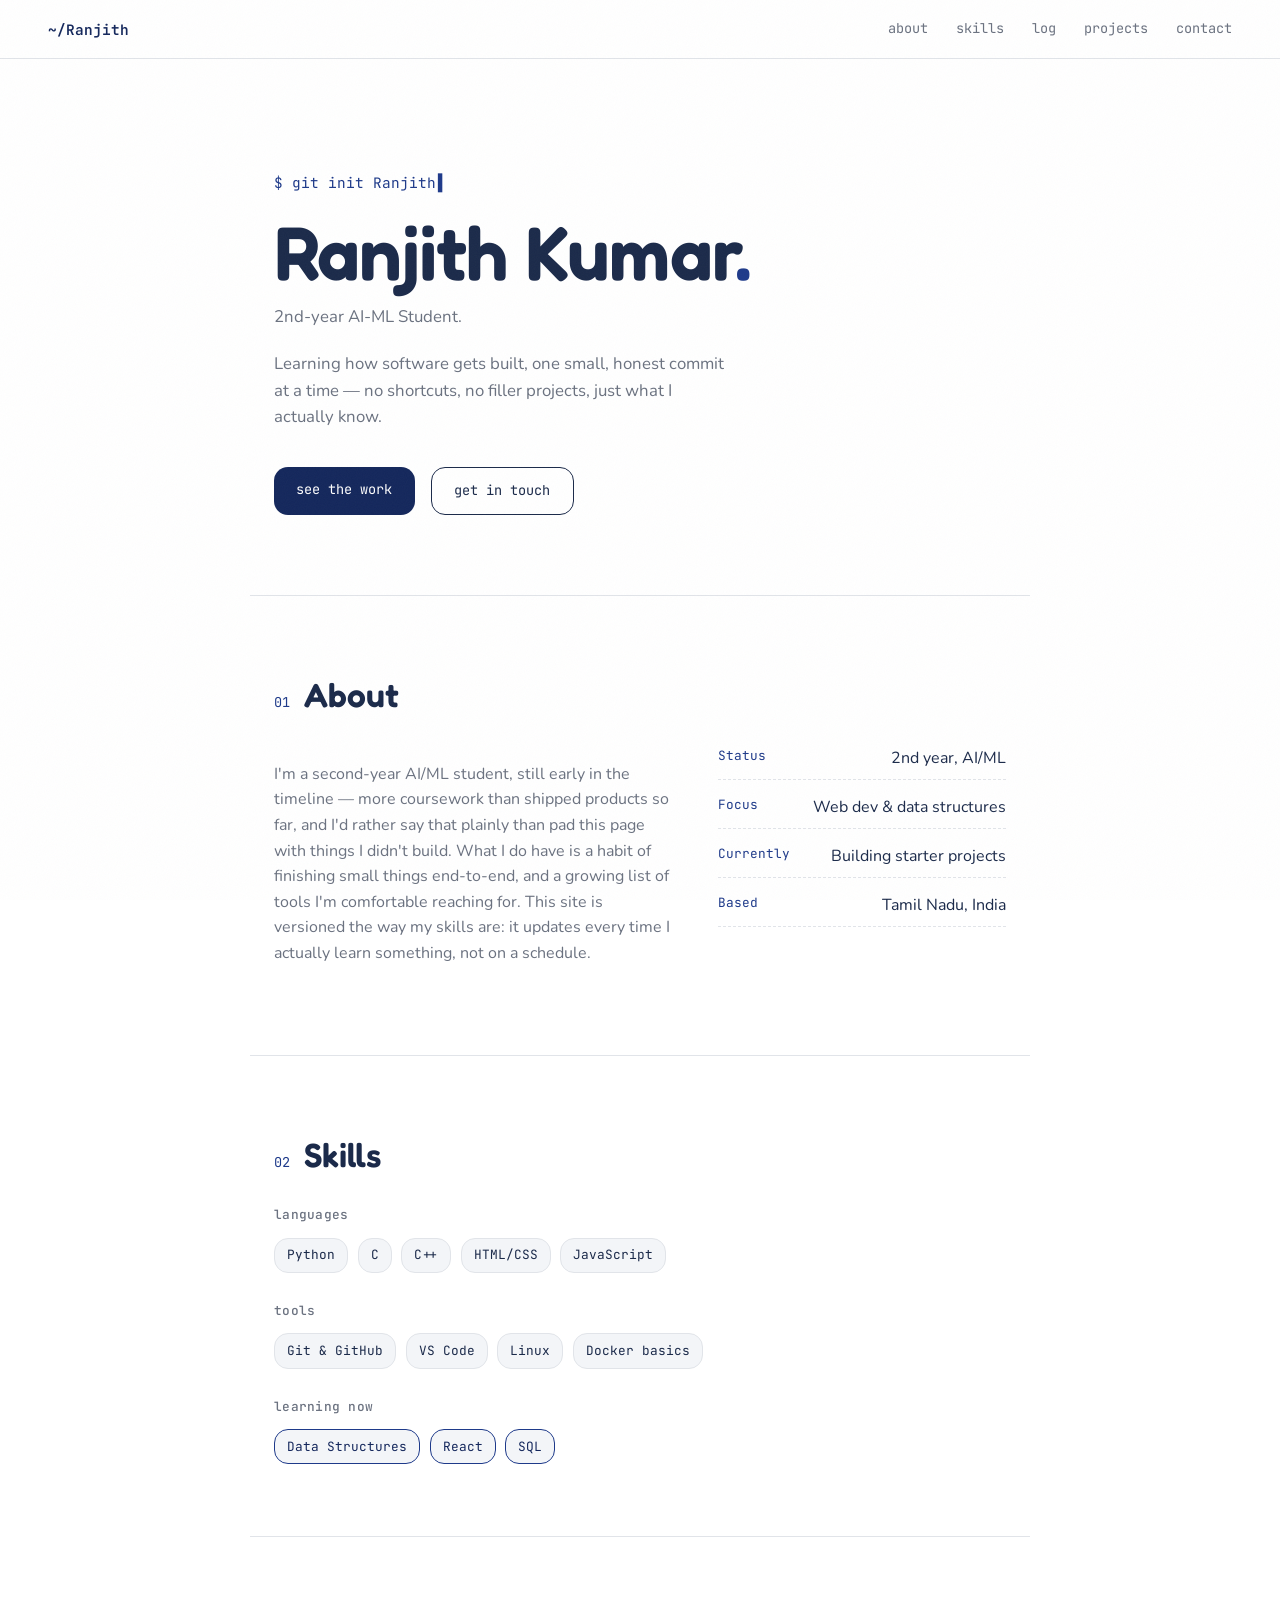
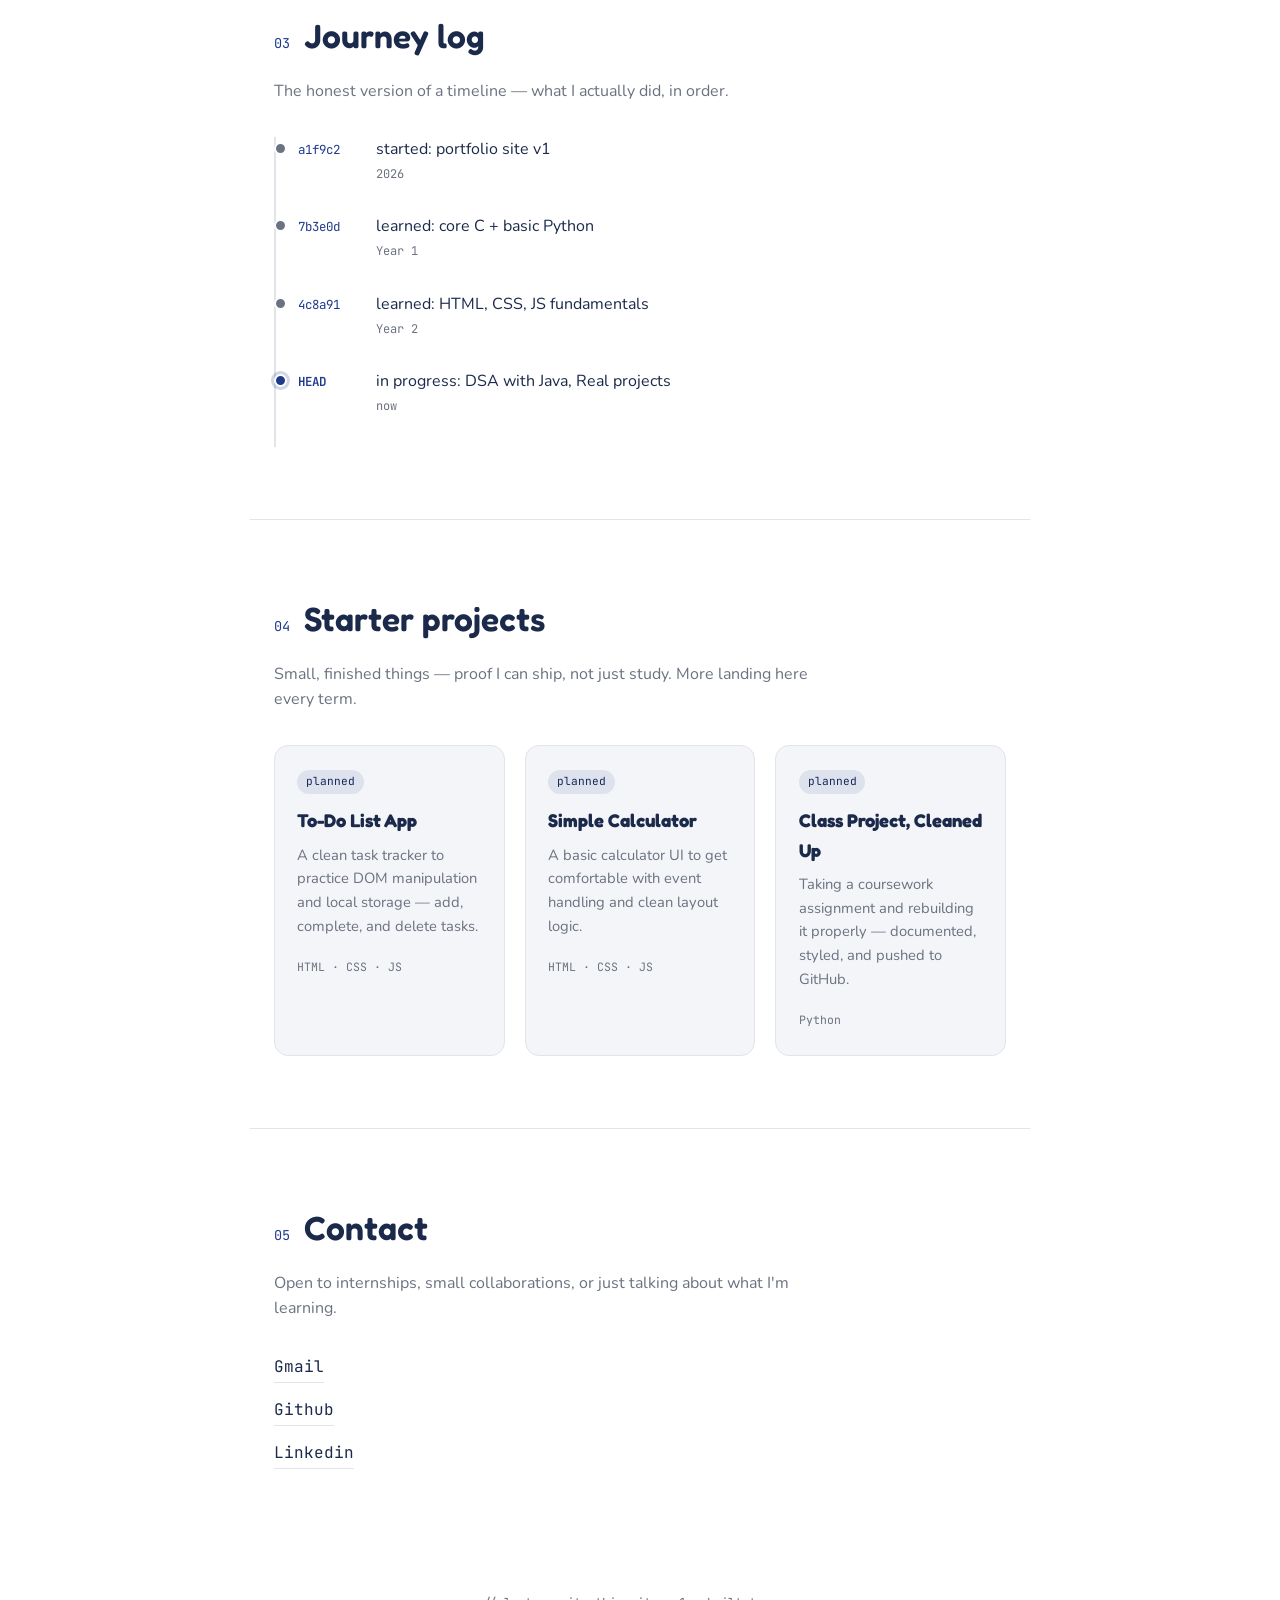
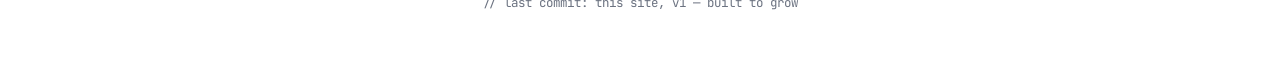
==== ranjith.html @ 2c340120 "first commit: portfolio v1" ====
<!DOCTYPE html>
<html lang="en">
<head>
<meta charset="UTF-8">
<meta name="viewport" content="width=device-width, initial-scale=1.0">
<title>Ranjith Portfolio</title>
<meta name="description" content="Portfolio of a second-year Computer Science / IT student — building skills and projects one commit at a time.">
<link rel="preconnect" href="https://fonts.googleapis.com">
<link rel="preconnect" href="https://fonts.gstatic.com" crossorigin>
<link href="https://fonts.googleapis.com/css2?family=Fredoka:wght@400;500;600;700&family=Nunito:wght@400;500;600;700&family=JetBrains+Mono:wght@400;500;600&display=swap" rel="stylesheet">
<link rel="stylesheet" href="ranjith.css">
</head>
<body>

<div class="grain"></div>

<header class="topbar">
  <a href="#top" class="brand">~/Ranjith</a>
  <nav class="topnav">
    <a href="#about">about</a>
    <a href="#skills">skills</a>
    <a href="#log">log</a>
    <a href="#projects">projects</a>
    <a href="#contact">contact</a>
  </nav>
  <button class="navtoggle" id="navToggle" aria-label="Toggle menu" aria-expanded="false">
    <span></span><span></span><span></span>
  </button>
</header>

<div class="mobilemenu" id="mobileMenu">
  <a href="#about">about</a>
  <a href="#skills">skills</a>
  <a href="#log">log</a>
  <a href="#projects">projects</a>
  <a href="#contact">contact</a>
</div>

<main>

  <!-- HERO -->
  <section class="hero" id="top">
    <p class="mono hero-eyebrow">$ git init Ranjith<span class="cursor">▌</span></p>
    <h1 class="hero-title">Ranjith Kumar<span class="dot">.</span></h1>
    <p class="hero-role">2nd-year AI-ML Student.</p>
    <p class="hero-tagline">Learning how software gets built, one small, honest commit at a time — no shortcuts, no filler projects, just what I actually know.</p>
    <div class="hero-links">
      <a href="#projects" class="btn btn-solid">see the work</a>
      <a href="#contact" class="btn btn-ghost">get in touch</a>
    </div>
  </section>

  <!-- ABOUT -->
  <section class="section" id="about">
    <div class="section-head">
      <span class="mono tag">01</span>
      <h2>About</h2>
    </div>
    <div class="about-grid">
      <p class="about-text">
        I'm a second-year AI/ML student, still early in the timeline — more coursework than shipped
        products so far, and I'd rather say that plainly than pad this page with things I didn't build.
        What I do have is a habit of finishing small things end‑to‑end, and a growing list of tools
        I'm comfortable reaching for. This site is versioned the way my skills are: it updates every
        time I actually learn something, not on a schedule.
      </p>
      <dl class="about-facts">
        <div><dt>Status</dt><dd>2nd year, AI/ML</dd></div>
        <div><dt>Focus</dt><dd>Web dev &amp; data structures</dd></div>
        <div><dt>Currently</dt><dd>Building starter projects</dd></div>
        <div><dt>Based</dt><dd>Tamil Nadu, India</dd></div>
      </dl>
    </div>
  </section>

  <!-- SKILLS -->
  <section class="section" id="skills">
    <div class="section-head">
      <span class="mono tag">02</span>
      <h2>Skills</h2>
    </div>
    <div class="skill-groups">
      <div class="skill-group">
        <h3 class="mono">languages</h3>
        <div class="chips">
          <span class="chip">Python</span>
          <span class="chip">C</span>
          <span class="chip">C++</span>
          <span class="chip">HTML/CSS</span>
          <span class="chip">JavaScript</span>
        </div>
      </div>
      <div class="skill-group">
        <h3 class="mono">tools</h3>
        <div class="chips">
          <span class="chip">Git &amp; GitHub</span>
          <span class="chip">VS Code</span>
          <span class="chip">Linux</span>
          <span class="chip">Docker basics</span>
        </div>
      </div>
      <div class="skill-group">
        <h3 class="mono">learning now</h3>
        <div class="chips">
          <span class="chip chip-learning">Data Structures</span>
          <span class="chip chip-learning">React</span>
          <span class="chip chip-learning">SQL</span>
        </div>
      </div>
    </div>
  </section>

  <!-- COMMIT LOG / JOURNEY -->
  <section class="section" id="log">
    <div class="section-head">
      <span class="mono tag">03</span>
      <h2>Journey log</h2>
    </div>
    <p class="section-intro">The honest version of a timeline — what I actually did, in order.</p>

    <ol class="commitlog">
      <li class="commit">
        <span class="commit-hash mono">a1f9c2</span>
        <div class="commit-body">
          <p class="commit-msg">started: portfolio site v1</p>
          <p class="commit-date mono">2026</p>
        </div>
      </li>
      <li class="commit">
        <span class="commit-hash mono">7b3e0d</span>
        <div class="commit-body">
          <p class="commit-msg">learned: core C + basic Python</p>
          <p class="commit-date mono">Year 1</p>
        </div>
      </li>
      <li class="commit">
        <span class="commit-hash mono">4c8a91</span>
        <div class="commit-body">
          <p class="commit-msg">learned: HTML, CSS, JS fundamentals</p>
          <p class="commit-date mono">Year 2</p>
        </div>
      </li>
      <li class="commit commit-current">
        <span class="commit-hash mono">HEAD</span>
        <div class="commit-body">
          <p class="commit-msg">in progress: DSA with Java, Real projects</p>
          <p class="commit-date mono">now</p>
        </div>
      </li>
    </ol>
  </section>

  <!-- PROJECTS -->
  <section class="section" id="projects">
    <div class="section-head">
      <span class="mono tag">04</span>
      <h2>Starter projects</h2>
    </div>
    <p class="section-intro">Small, finished things — proof I can ship, not just study. More landing here every term.</p>

    <div class="project-grid">
      <article class="project-card">
        <span class="mono project-status">planned</span>
        <h3>To-Do List App</h3>
        <p>A clean task tracker to practice DOM manipulation and local storage — add, complete, and delete tasks.</p>
        <span class="project-stack mono">HTML · CSS · JS</span>
      </article>
      <article class="project-card">
        <span class="mono project-status">planned</span>
        <h3>Simple Calculator</h3>
        <p>A basic calculator UI to get comfortable with event handling and clean layout logic.</p>
        <span class="project-stack mono">HTML · CSS · JS</span>
      </article>
      <article class="project-card">
        <span class="mono project-status">planned</span>
        <h3>Class Project, Cleaned Up</h3>
        <p>Taking a coursework assignment and rebuilding it properly — documented, styled, and pushed to GitHub.</p>
        <span class="project-stack mono">Python</span>
      </article>
    </div>
  </section>

  <!-- CONTACT -->
  <section class="section section-contact" id="contact">
    <div class="section-head">
      <span class="mono tag">05</span>
      <h2>Contact</h2>
    </div>
    <p class="section-intro">Open to internships, small collaborations, or just talking about what I'm learning.</p>
    <div class="contact-links">
      <a href="mailto:ranjithkumar.tech5@gmail.com" class="contact-link">Gmail</a>
      <a href="https://github.com/Ranjithuhh" target="_blank" rel="noopener" class="contact-link">Github</a>
      <a href="https://www.linkedin.com/in/ranjith-kumar5/" target="_blank" rel="noopener" class="contact-link">Linkedin</a>
    </div>
  </section>

</main>

<footer class="footer">
  <p class="mono">// last commit: this site, v1 — built to grow</p>
</footer>

<script src="ranjith.js"></script>
</body>
</html>
---- ranjith.css ----
:root {
  --paper: #FFFFFF;
  --paper-raised: #F3F5F8;
  --ink: #1B2A4A;
  --ink-soft: #6B7280;
  --line: #E1E4E9;
  --teal: #1E3A8A;
  --teal-deep: #14275C;
  --amber: #1E3A8A;
  --radius: 14px;
  --display: "Fredoka", sans-serif;
  --body: "Nunito", sans-serif;
  --mono: "JetBrains Mono", monospace;
  --maxw: 780px;
}

* { box-sizing: border-box; }

@media (prefers-reduced-motion: no-preference) {
  html { scroll-behavior: smooth; }
}

body {
  margin: 0;
  background: var(--paper);
  color: var(--ink);
  font-family: var(--body);
  line-height: 1.6;
  -webkit-font-smoothing: antialiased;
}

.mono { font-family: var(--mono); }

a { color: inherit; }

.grain {
  position: fixed;
  inset: 0;
  pointer-events: none;
  z-index: 50;
  opacity: 0.035;
  background-image: url("data:image/svg+xml,%3Csvg xmlns='http://www.w3.org/2000/svg' width='120' height='120'%3E%3Cfilter id='n'%3E%3CfeTurbulence type='fractalNoise' baseFrequency='0.9' numOctaves='2' stitchTiles='stitch'/%3E%3C/filter%3E%3Crect width='100%25' height='100%25' filter='url(%23n)'/%3E%3C/svg%3E");
}

/* ---- Top bar ---- */
.topbar {
  position: sticky;
  top: 0;
  z-index: 40;
  display: flex;
  align-items: center;
  justify-content: space-between;
  padding: 1.1rem clamp(1.25rem, 5vw, 3rem);
  background: rgba(255, 255, 255, 0.86);
  backdrop-filter: blur(6px);
  border-bottom: 1px solid var(--line);
}

.brand {
  font-family: var(--mono);
  font-size: 0.9rem;
  text-decoration: none;
  color: var(--teal-deep);
  font-weight: 600;
}

.topnav {
  display: flex;
  gap: 1.75rem;
}

.topnav a {
  text-decoration: none;
  font-family: var(--mono);
  font-size: 0.85rem;
  color: var(--ink-soft);
  transition: color 0.15s ease;
}

.topnav a:hover { color: var(--teal); }

.navtoggle {
  display: none;
  flex-direction: column;
  gap: 5px;
  background: none;
  border: none;
  cursor: pointer;
  padding: 0.4rem;
}

.navtoggle span {
  width: 22px;
  height: 2px;
  background: var(--ink);
}

.mobilemenu {
  display: none;
  flex-direction: column;
  background: var(--paper-raised);
  border-bottom: 1px solid var(--line);
  padding: 0.5rem clamp(1.25rem, 5vw, 3rem) 1rem;
}

.mobilemenu a {
  text-decoration: none;
  font-family: var(--mono);
  color: var(--ink-soft);
  padding: 0.6rem 0;
  border-bottom: 1px dashed var(--line);
}

.mobilemenu.open { display: flex; }

@media (max-width: 720px) {
  .topnav { display: none; }
  .navtoggle { display: flex; }
}

/* ---- Hero ---- */
.hero {
  max-width: var(--maxw);
  margin: 0 auto;
  padding: clamp(4rem, 12vw, 7rem) 1.5rem clamp(3rem, 8vw, 5rem);
}

.hero-eyebrow {
  color: var(--teal);
  font-size: 0.9rem;
  margin: 0 0 1.25rem;
}

.cursor {
  display: inline-block;
  margin-left: 2px;
  animation: blink 1.1s steps(1) infinite;
  color: var(--teal);
}

@keyframes blink { 50% { opacity: 0; } }

.hero-title {
  font-family: var(--display);
  font-weight: 600;
  font-size: clamp(2.75rem, 8vw, 4.75rem);
  line-height: 1.02;
  margin: 0 0 0.75rem;
  letter-spacing: -0.01em;
}

.hero-title .dot { color: var(--amber); }

.hero-role {
  font-size: 1.05rem;
  color: var(--ink-soft);
  margin: 0 0 1.25rem;
}

.hero-tagline {
  max-width: 46ch;
  font-size: 1.05rem;
  color: var(--ink-soft);
  margin: 0 0 2.25rem;
}

.hero-links { display: flex; gap: 1rem; flex-wrap: wrap; }

.btn {
  display: inline-block;
  text-decoration: none;
  font-family: var(--mono);
  font-size: 0.85rem;
  padding: 0.75rem 1.4rem;
  border-radius: var(--radius);
  transition: transform 0.15s ease, background 0.15s ease;
}

.btn:hover { transform: translateY(-1px); }

.btn-solid {
  background: var(--teal-deep);
  color: var(--paper);
}

.btn-solid:hover { background: var(--teal); }

.btn-ghost {
  border: 1px solid var(--ink);
  color: var(--ink);
}

.btn-ghost:hover { background: var(--ink); color: var(--paper); }

/* ---- Sections ---- */
.section {
  max-width: var(--maxw);
  margin: 0 auto;
  padding: clamp(3rem, 8vw, 4.5rem) 1.5rem;
  border-top: 1px solid var(--line);
  opacity: 0;
  transform: translateY(14px);
  transition: opacity 0.6s ease, transform 0.6s ease;
}

.section.revealed { opacity: 1; transform: translateY(0); }

.section-head {
  display: flex;
  align-items: baseline;
  gap: 0.9rem;
  margin-bottom: 1.5rem;
}

.section-head .tag {
  color: var(--amber);
  font-size: 0.85rem;
}

.section-head h2 {
  font-family: var(--display);
  font-weight: 600;
  font-size: clamp(1.6rem, 4vw, 2.1rem);
  margin: 0;
}

.section-intro {
  color: var(--ink-soft);
  max-width: 55ch;
  margin: -0.5rem 0 2rem;
}

/* ---- About ---- */
.about-grid {
  display: grid;
  grid-template-columns: 1.4fr 1fr;
  gap: 2.5rem;
}

.about-text {
  color: var(--ink-soft);
  max-width: 52ch;
}

.about-facts {
  margin: 0;
  display: grid;
  gap: 0.9rem;
  align-content: start;
}

.about-facts div {
  display: flex;
  justify-content: space-between;
  border-bottom: 1px dashed var(--line);
  padding-bottom: 0.5rem;
  gap: 1rem;
}

.about-facts dt {
  font-family: var(--mono);
  font-size: 0.8rem;
  color: var(--teal);
}

.about-facts dd { margin: 0; text-align: right; }

@media (max-width: 640px) {
  .about-grid { grid-template-columns: 1fr; }
}

/* ---- Skills ---- */
.skill-groups {
  display: grid;
  gap: 1.75rem;
}

.skill-group h3 {
  font-size: 0.8rem;
  color: var(--ink-soft);
  font-weight: 500;
  margin: 0 0 0.75rem;
  letter-spacing: 0.02em;
}

.chips {
  display: flex;
  flex-wrap: wrap;
  gap: 0.6rem;
}

.chip {
  font-family: var(--mono);
  font-size: 0.8rem;
  padding: 0.4rem 0.75rem;
  background: var(--paper-raised);
  border: 1px solid var(--line);
  border-radius: var(--radius);
}

.chip-learning {
  border-color: var(--teal);
  color: var(--teal-deep);
}

/* ---- Commit log ---- */
.commitlog {
  list-style: none;
  margin: 0;
  padding: 0 0 0 1.4rem;
  border-left: 2px solid var(--line);
}

.commit {
  position: relative;
  display: flex;
  gap: 1.25rem;
  padding-bottom: 1.9rem;
  align-items: baseline;
}

.commit::before {
  content: "";
  position: absolute;
  left: -1.55rem;
  top: 0.3rem;
  width: 9px;
  height: 9px;
  border-radius: 50%;
  background: var(--ink-soft);
  border: 2px solid var(--paper);
}

.commit-current::before {
  background: var(--amber);
  box-shadow: 0 0 0 3px rgba(30, 58, 138, 0.2);
}

.commit-hash {
  font-size: 0.78rem;
  color: var(--teal);
  min-width: 3.6rem;
}

.commit-current .commit-hash { color: var(--amber); font-weight: 600; }

.commit-msg { margin: 0; }

.commit-date {
  font-size: 0.75rem;
  color: var(--ink-soft);
  margin: 0.15rem 0 0;
}

/* ---- Projects ---- */
.project-grid {
  display: grid;
  grid-template-columns: repeat(auto-fit, minmax(210px, 1fr));
  gap: 1.25rem;
}

.project-card {
  background: var(--paper-raised);
  border: 1px solid var(--line);
  border-radius: var(--radius);
  padding: 1.4rem;
  transition: transform 0.15s ease, box-shadow 0.15s ease;
}

.project-card:hover {
  transform: translateY(-3px);
  box-shadow: 0 8px 20px rgba(27, 42, 74, 0.1);
}

.project-status {
  display: inline-block;
  font-size: 0.7rem;
  color: var(--teal-deep);
  background: rgba(30, 58, 138, 0.1);
  padding: 0.2rem 0.55rem;
  border-radius: 20px;
  margin-bottom: 0.75rem;
}

.project-card h3 {
  font-family: var(--display);
  font-size: 1.15rem;
  margin: 0 0 0.5rem;
}

.project-card p {
  color: var(--ink-soft);
  font-size: 0.92rem;
  margin: 0 0 1rem;
}

.project-stack {
  font-size: 0.72rem;
  color: var(--ink-soft);
}

/* ---- Contact ---- */
.contact-links {
  display: flex;
  flex-direction: column;
  gap: 0.9rem;
  align-items: flex-start;
}

.contact-link {
  font-family: var(--mono);
  font-size: 1rem;
  text-decoration: none;
  border-bottom: 1px solid var(--line);
  padding-bottom: 2px;
  transition: border-color 0.15s ease, color 0.15s ease;
}

.contact-link:hover {
  color: var(--teal-deep);
  border-color: var(--teal-deep);
}

/* ---- Footer ---- */
.footer {
  text-align: center;
  padding: 2.5rem 1.5rem 3rem;
  color: var(--ink-soft);
  font-size: 0.78rem;
}
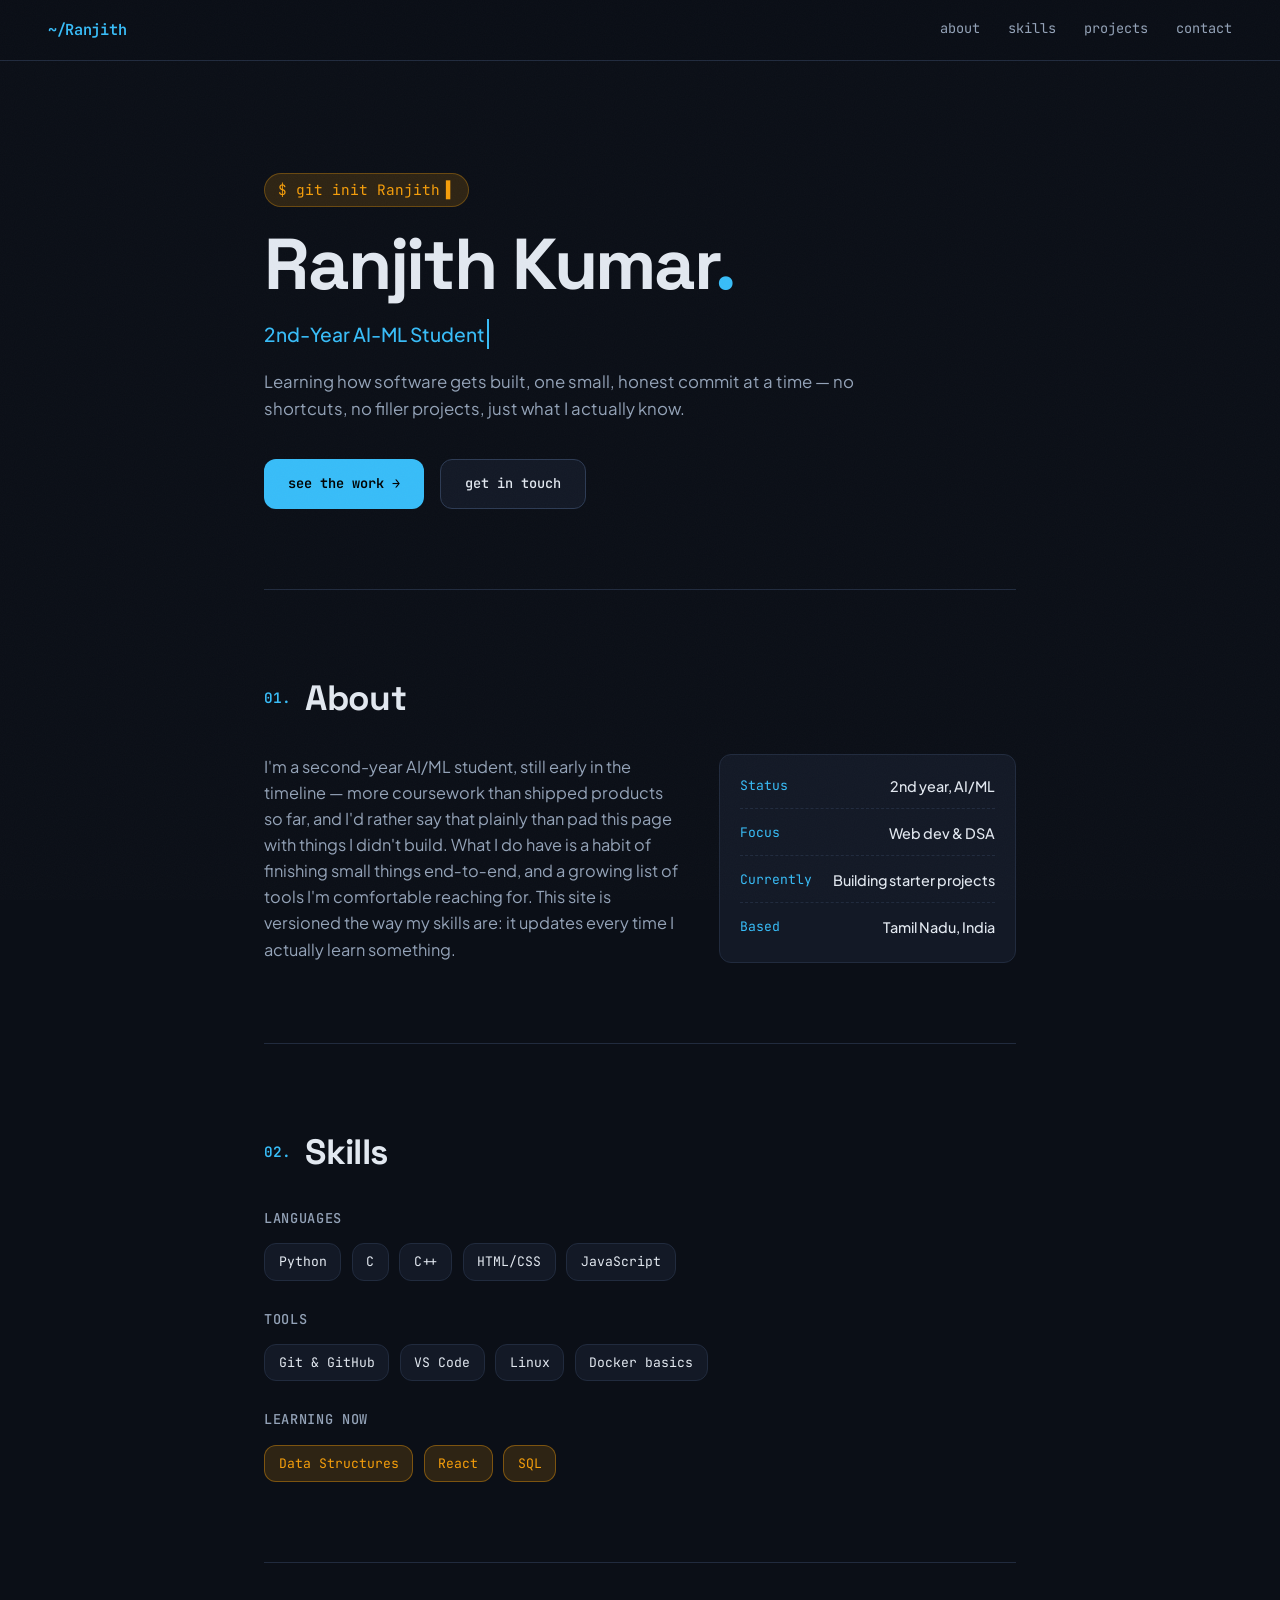
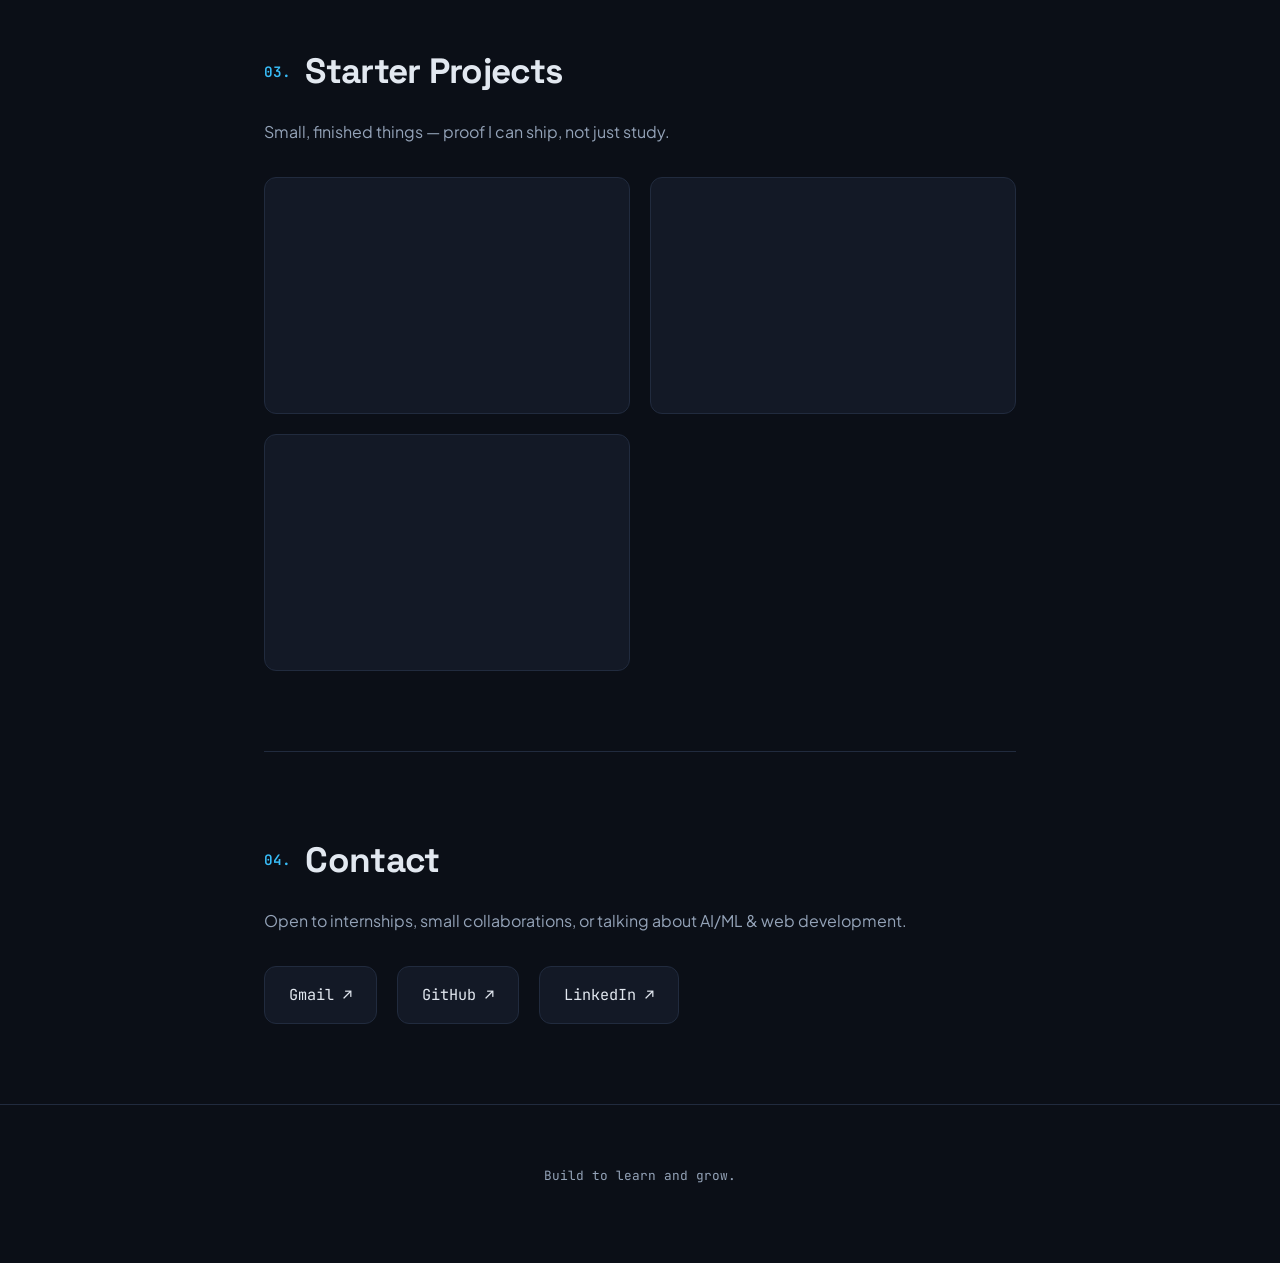
==== commit 689f71cf: "structure changed" ====
--- a/ranjith.html
+++ b/ranjith.html
@@ -1,25 +1,26 @@
 <!DOCTYPE html>
 <html lang="en">
 <head>
-<meta charset="UTF-8">
-<meta name="viewport" content="width=device-width, initial-scale=1.0">
-<title>Ranjith Portfolio</title>
-<meta name="description" content="Portfolio of a second-year Computer Science / IT student — building skills and projects one commit at a time.">
-<link rel="preconnect" href="https://fonts.googleapis.com">
-<link rel="preconnect" href="https://fonts.gstatic.com" crossorigin>
-<link href="https://fonts.googleapis.com/css2?family=Fredoka:wght@400;500;600;700&family=Nunito:wght@400;500;600;700&family=JetBrains+Mono:wght@400;500;600&display=swap" rel="stylesheet">
-<link rel="stylesheet" href="ranjith.css">
+  <meta charset="UTF-8">
+  <meta name="viewport" content="width=device-width, initial-scale=1.0">
+  <title>Ranjith Kumar — AI/ML Student & Developer</title>
+  <meta name="description" content="Portfolio of Ranjith Kumar — 2nd-year AI/ML student building skills and projects step-by-step.">
+  <link rel="preconnect" href="https://fonts.googleapis.com">
+  <link rel="preconnect" href="https://fonts.gstatic.com" crossorigin>
+  <link href="https://fonts.googleapis.com/css2?family=Plus+Jakarta+Sans:wght@400;500;600;700&family=Space+Grotesk:wght@500;600;700&family=JetBrains+Mono:wght@400;500;600&display=swap" rel="stylesheet">
+
+  <link rel="stylesheet" href="ranjith.css">
 </head>
 <body>
 
 <div class="grain"></div>
+<div class="progress-bar" id="progressBar"></div>
 
 <header class="topbar">
   <a href="#top" class="brand">~/Ranjith</a>
-  <nav class="topnav">
+  <nav class="topnav" id="topnav">
     <a href="#about">about</a>
     <a href="#skills">skills</a>
-    <a href="#log">log</a>
     <a href="#projects">projects</a>
     <a href="#contact">contact</a>
   </nav>
@@ -31,7 +32,6 @@
 <div class="mobilemenu" id="mobileMenu">
   <a href="#about">about</a>
   <a href="#skills">skills</a>
-  <a href="#log">log</a>
   <a href="#projects">projects</a>
   <a href="#contact">contact</a>
 </div>
@@ -40,12 +40,12 @@
 
   <!-- HERO -->
   <section class="hero" id="top">
-    <p class="mono hero-eyebrow">$ git init Ranjith<span class="cursor">▌</span></p>
+    <div class="hero-eyebrow mono">$ git init Ranjith<span class="cursor">▌</span></div>
     <h1 class="hero-title">Ranjith Kumar<span class="dot">.</span></h1>
-    <p class="hero-role">2nd-year AI-ML Student.</p>
+    <p class="hero-role"><span id="typedRole"></span><span class="typed-cursor" id="typedCursor">&nbsp;</span></p>
     <p class="hero-tagline">Learning how software gets built, one small, honest commit at a time — no shortcuts, no filler projects, just what I actually know.</p>
     <div class="hero-links">
-      <a href="#projects" class="btn btn-solid">see the work</a>
+      <a href="#projects" class="btn btn-solid">see the work →</a>
       <a href="#contact" class="btn btn-ghost">get in touch</a>
     </div>
   </section>
@@ -53,7 +53,7 @@
   <!-- ABOUT -->
   <section class="section" id="about">
     <div class="section-head">
-      <span class="mono tag">01</span>
+      <span class="mono tag">01.</span>
       <h2>About</h2>
     </div>
     <div class="about-grid">
@@ -62,11 +62,11 @@
         products so far, and I'd rather say that plainly than pad this page with things I didn't build.
         What I do have is a habit of finishing small things end‑to‑end, and a growing list of tools
         I'm comfortable reaching for. This site is versioned the way my skills are: it updates every
-        time I actually learn something, not on a schedule.
+        time I actually learn something.
       </p>
       <dl class="about-facts">
         <div><dt>Status</dt><dd>2nd year, AI/ML</dd></div>
-        <div><dt>Focus</dt><dd>Web dev &amp; data structures</dd></div>
+        <div><dt>Focus</dt><dd>Web dev &amp; DSA</dd></div>
         <div><dt>Currently</dt><dd>Building starter projects</dd></div>
         <div><dt>Based</dt><dd>Tamil Nadu, India</dd></div>
       </dl>
@@ -76,7 +76,7 @@
   <!-- SKILLS -->
   <section class="section" id="skills">
     <div class="section-head">
-      <span class="mono tag">02</span>
+      <span class="mono tag">02.</span>
       <h2>Skills</h2>
     </div>
     <div class="skill-groups">
@@ -110,95 +110,74 @@
     </div>
   </section>
 
-  <!-- COMMIT LOG / JOURNEY -->
-  <section class="section" id="log">
-    <div class="section-head">
-      <span class="mono tag">03</span>
-      <h2>Journey log</h2>
-    </div>
-    <p class="section-intro">The honest version of a timeline — what I actually did, in order.</p>
-
-    <ol class="commitlog">
-      <li class="commit">
-        <span class="commit-hash mono">a1f9c2</span>
-        <div class="commit-body">
-          <p class="commit-msg">started: portfolio site v1</p>
-          <p class="commit-date mono">2026</p>
-        </div>
-      </li>
-      <li class="commit">
-        <span class="commit-hash mono">7b3e0d</span>
-        <div class="commit-body">
-          <p class="commit-msg">learned: core C + basic Python</p>
-          <p class="commit-date mono">Year 1</p>
-        </div>
-      </li>
-      <li class="commit">
-        <span class="commit-hash mono">4c8a91</span>
-        <div class="commit-body">
-          <p class="commit-msg">learned: HTML, CSS, JS fundamentals</p>
-          <p class="commit-date mono">Year 2</p>
-        </div>
-      </li>
-      <li class="commit commit-current">
-        <span class="commit-hash mono">HEAD</span>
-        <div class="commit-body">
-          <p class="commit-msg">in progress: DSA with Java, Real projects</p>
-          <p class="commit-date mono">now</p>
-        </div>
-      </li>
-    </ol>
-  </section>
-
   <!-- PROJECTS -->
   <section class="section" id="projects">
     <div class="section-head">
-      <span class="mono tag">04</span>
-      <h2>Starter projects</h2>
+      <span class="mono tag">03.</span>
+      <h2>Starter Projects</h2>
     </div>
-    <p class="section-intro">Small, finished things — proof I can ship, not just study. More landing here every term.</p>
+    <p class="section-intro">Small, finished things — proof I can ship, not just study.</p>
 
     <div class="project-grid">
       <article class="project-card">
-        <span class="mono project-status">planned</span>
-        <h3>To-Do List App</h3>
-        <p>A clean task tracker to practice DOM manipulation and local storage — add, complete, and delete tasks.</p>
+        <div>
+          <div class="project-header">
+            <span class="mono project-status">in progress</span>
+          </div>
+          <h3>To-Do List App</h3>
+          <p>A clean task tracker to practice DOM manipulation and local storage — add, complete, and delete tasks.</p>
+        </div>
         <span class="project-stack mono">HTML · CSS · JS</span>
       </article>
+
       <article class="project-card">
-        <span class="mono project-status">planned</span>
-        <h3>Simple Calculator</h3>
-        <p>A basic calculator UI to get comfortable with event handling and clean layout logic.</p>
+        <div>
+          <div class="project-header">
+            <span class="mono project-status">planned</span>
+          </div>
+          <h3>Simple Calculator</h3>
+          <p>A basic calculator UI to get comfortable with event handling and clean layout logic.</p>
+        </div>
         <span class="project-stack mono">HTML · CSS · JS</span>
       </article>
+
       <article class="project-card">
-        <span class="mono project-status">planned</span>
-        <h3>Class Project, Cleaned Up</h3>
-        <p>Taking a coursework assignment and rebuilding it properly — documented, styled, and pushed to GitHub.</p>
+        <div>
+          <div class="project-header">
+            <span class="mono project-status">planned</span>
+          </div>
+          <h3>Coursework Refactor</h3>
+          <p>Rebuilding class assignments with proper documentation, modern structure, and pushing to GitHub.</p>
+        </div>
         <span class="project-stack mono">Python</span>
       </article>
     </div>
   </section>
 
   <!-- CONTACT -->
-  <section class="section section-contact" id="contact">
+  <section class="section" id="contact">
     <div class="section-head">
-      <span class="mono tag">05</span>
+      <span class="mono tag">04.</span>
       <h2>Contact</h2>
     </div>
-    <p class="section-intro">Open to internships, small collaborations, or just talking about what I'm learning.</p>
+    <p class="section-intro">Open to internships, small collaborations, or talking about AI/ML & web development.</p>
     <div class="contact-links">
-      <a href="mailto:ranjithkumar.tech5@gmail.com" class="contact-link">Gmail</a>
-      <a href="https://github.com/Ranjithuhh" target="_blank" rel="noopener" class="contact-link">Github</a>
-      <a href="https://www.linkedin.com/in/ranjith-kumar5/" target="_blank" rel="noopener" class="contact-link">Linkedin</a>
+      <a href="mailto:ranjithkumar.tech5@gmail.com" class="contact-card" data-copy="ranjithkumar.tech5@gmail.com">
+        Gmail ↗
+        <span class="copy-toast">copied!</span>
+      </a>
+      <a href="https://github.com/Ranjithuhh" target="_blank" rel="noopener" class="contact-card">GitHub ↗</a>
+      <a href="https://www.linkedin.com/in/ranjith-kumar5/" target="_blank" rel="noopener" class="contact-card">LinkedIn ↗</a>
     </div>
   </section>
 
 </main>
 
-<footer class="footer">
-  <p class="mono">// last commit: this site, v1 — built to grow</p>
+<footer class="footer mono">
+  <p>Build to learn and grow.</p>
 </footer>
+
+<button class="back-to-top" id="backToTop" aria-label="Back to top">↑</button>
 
 <script src="ranjith.js"></script>
 </body>
--- a/ranjith.css
+++ b/ranjith.css
@@ -1,430 +1,549 @@
 :root {
-  --paper: #FFFFFF;
-  --paper-raised: #F3F5F8;
-  --ink: #1B2A4A;
-  --ink-soft: #6B7280;
-  --line: #E1E4E9;
-  --teal: #1E3A8A;
-  --teal-deep: #14275C;
-  --amber: #1E3A8A;
-  --radius: 14px;
-  --display: "Fredoka", sans-serif;
-  --body: "Nunito", sans-serif;
-  --mono: "JetBrains Mono", monospace;
-  --maxw: 780px;
-}
-
-* { box-sizing: border-box; }
-
-@media (prefers-reduced-motion: no-preference) {
-  html { scroll-behavior: smooth; }
-}
-
-body {
-  margin: 0;
-  background: var(--paper);
-  color: var(--ink);
-  font-family: var(--body);
-  line-height: 1.6;
-  -webkit-font-smoothing: antialiased;
-}
-
-.mono { font-family: var(--mono); }
-
-a { color: inherit; }
-
-.grain {
-  position: fixed;
-  inset: 0;
-  pointer-events: none;
-  z-index: 50;
-  opacity: 0.035;
-  background-image: url("data:image/svg+xml,%3Csvg xmlns='http://www.w3.org/2000/svg' width='120' height='120'%3E%3Cfilter id='n'%3E%3CfeTurbulence type='fractalNoise' baseFrequency='0.9' numOctaves='2' stitchTiles='stitch'/%3E%3C/filter%3E%3Crect width='100%25' height='100%25' filter='url(%23n)'/%3E%3C/svg%3E");
-}
-
-/* ---- Top bar ---- */
-.topbar {
-  position: sticky;
-  top: 0;
-  z-index: 40;
-  display: flex;
-  align-items: center;
-  justify-content: space-between;
-  padding: 1.1rem clamp(1.25rem, 5vw, 3rem);
-  background: rgba(255, 255, 255, 0.86);
-  backdrop-filter: blur(6px);
-  border-bottom: 1px solid var(--line);
-}
-
-.brand {
-  font-family: var(--mono);
-  font-size: 0.9rem;
-  text-decoration: none;
-  color: var(--teal-deep);
-  font-weight: 600;
-}
-
-.topnav {
-  display: flex;
-  gap: 1.75rem;
-}
-
-.topnav a {
-  text-decoration: none;
-  font-family: var(--mono);
-  font-size: 0.85rem;
-  color: var(--ink-soft);
-  transition: color 0.15s ease;
-}
-
-.topnav a:hover { color: var(--teal); }
-
-.navtoggle {
-  display: none;
-  flex-direction: column;
-  gap: 5px;
-  background: none;
-  border: none;
-  cursor: pointer;
-  padding: 0.4rem;
-}
-
-.navtoggle span {
-  width: 22px;
-  height: 2px;
-  background: var(--ink);
-}
-
-.mobilemenu {
-  display: none;
-  flex-direction: column;
-  background: var(--paper-raised);
-  border-bottom: 1px solid var(--line);
-  padding: 0.5rem clamp(1.25rem, 5vw, 3rem) 1rem;
-}
-
-.mobilemenu a {
-  text-decoration: none;
-  font-family: var(--mono);
-  color: var(--ink-soft);
-  padding: 0.6rem 0;
-  border-bottom: 1px dashed var(--line);
-}
-
-.mobilemenu.open { display: flex; }
-
-@media (max-width: 720px) {
-  .topnav { display: none; }
-  .navtoggle { display: flex; }
-}
-
-/* ---- Hero ---- */
-.hero {
-  max-width: var(--maxw);
-  margin: 0 auto;
-  padding: clamp(4rem, 12vw, 7rem) 1.5rem clamp(3rem, 8vw, 5rem);
-}
-
-.hero-eyebrow {
-  color: var(--teal);
-  font-size: 0.9rem;
-  margin: 0 0 1.25rem;
-}
-
-.cursor {
-  display: inline-block;
-  margin-left: 2px;
-  animation: blink 1.1s steps(1) infinite;
-  color: var(--teal);
-}
-
-@keyframes blink { 50% { opacity: 0; } }
-
-.hero-title {
-  font-family: var(--display);
-  font-weight: 600;
-  font-size: clamp(2.75rem, 8vw, 4.75rem);
-  line-height: 1.02;
-  margin: 0 0 0.75rem;
-  letter-spacing: -0.01em;
-}
-
-.hero-title .dot { color: var(--amber); }
-
-.hero-role {
-  font-size: 1.05rem;
-  color: var(--ink-soft);
-  margin: 0 0 1.25rem;
-}
-
-.hero-tagline {
-  max-width: 46ch;
-  font-size: 1.05rem;
-  color: var(--ink-soft);
-  margin: 0 0 2.25rem;
-}
-
-.hero-links { display: flex; gap: 1rem; flex-wrap: wrap; }
-
-.btn {
-  display: inline-block;
-  text-decoration: none;
-  font-family: var(--mono);
-  font-size: 0.85rem;
-  padding: 0.75rem 1.4rem;
-  border-radius: var(--radius);
-  transition: transform 0.15s ease, background 0.15s ease;
-}
-
-.btn:hover { transform: translateY(-1px); }
-
-.btn-solid {
-  background: var(--teal-deep);
-  color: var(--paper);
-}
-
-.btn-solid:hover { background: var(--teal); }
-
-.btn-ghost {
-  border: 1px solid var(--ink);
-  color: var(--ink);
-}
-
-.btn-ghost:hover { background: var(--ink); color: var(--paper); }
-
-/* ---- Sections ---- */
-.section {
-  max-width: var(--maxw);
-  margin: 0 auto;
-  padding: clamp(3rem, 8vw, 4.5rem) 1.5rem;
-  border-top: 1px solid var(--line);
-  opacity: 0;
-  transform: translateY(14px);
-  transition: opacity 0.6s ease, transform 0.6s ease;
-}
-
-.section.revealed { opacity: 1; transform: translateY(0); }
-
-.section-head {
-  display: flex;
-  align-items: baseline;
-  gap: 0.9rem;
-  margin-bottom: 1.5rem;
-}
-
-.section-head .tag {
-  color: var(--amber);
-  font-size: 0.85rem;
-}
-
-.section-head h2 {
-  font-family: var(--display);
-  font-weight: 600;
-  font-size: clamp(1.6rem, 4vw, 2.1rem);
-  margin: 0;
-}
-
-.section-intro {
-  color: var(--ink-soft);
-  max-width: 55ch;
-  margin: -0.5rem 0 2rem;
-}
-
-/* ---- About ---- */
-.about-grid {
-  display: grid;
-  grid-template-columns: 1.4fr 1fr;
-  gap: 2.5rem;
-}
-
-.about-text {
-  color: var(--ink-soft);
-  max-width: 52ch;
-}
-
-.about-facts {
-  margin: 0;
-  display: grid;
-  gap: 0.9rem;
-  align-content: start;
-}
-
-.about-facts div {
-  display: flex;
-  justify-content: space-between;
-  border-bottom: 1px dashed var(--line);
-  padding-bottom: 0.5rem;
-  gap: 1rem;
-}
-
-.about-facts dt {
-  font-family: var(--mono);
-  font-size: 0.8rem;
-  color: var(--teal);
-}
-
-.about-facts dd { margin: 0; text-align: right; }
-
-@media (max-width: 640px) {
-  .about-grid { grid-template-columns: 1fr; }
-}
-
-/* ---- Skills ---- */
-.skill-groups {
-  display: grid;
-  gap: 1.75rem;
-}
-
-.skill-group h3 {
-  font-size: 0.8rem;
-  color: var(--ink-soft);
-  font-weight: 500;
-  margin: 0 0 0.75rem;
-  letter-spacing: 0.02em;
-}
-
-.chips {
-  display: flex;
-  flex-wrap: wrap;
-  gap: 0.6rem;
-}
-
-.chip {
-  font-family: var(--mono);
-  font-size: 0.8rem;
-  padding: 0.4rem 0.75rem;
-  background: var(--paper-raised);
-  border: 1px solid var(--line);
-  border-radius: var(--radius);
-}
-
-.chip-learning {
-  border-color: var(--teal);
-  color: var(--teal-deep);
-}
-
-/* ---- Commit log ---- */
-.commitlog {
-  list-style: none;
-  margin: 0;
-  padding: 0 0 0 1.4rem;
-  border-left: 2px solid var(--line);
-}
-
-.commit {
-  position: relative;
-  display: flex;
-  gap: 1.25rem;
-  padding-bottom: 1.9rem;
-  align-items: baseline;
-}
-
-.commit::before {
-  content: "";
-  position: absolute;
-  left: -1.55rem;
-  top: 0.3rem;
-  width: 9px;
-  height: 9px;
-  border-radius: 50%;
-  background: var(--ink-soft);
-  border: 2px solid var(--paper);
-}
-
-.commit-current::before {
-  background: var(--amber);
-  box-shadow: 0 0 0 3px rgba(30, 58, 138, 0.2);
-}
-
-.commit-hash {
-  font-size: 0.78rem;
-  color: var(--teal);
-  min-width: 3.6rem;
-}
-
-.commit-current .commit-hash { color: var(--amber); font-weight: 600; }
-
-.commit-msg { margin: 0; }
-
-.commit-date {
-  font-size: 0.75rem;
-  color: var(--ink-soft);
-  margin: 0.15rem 0 0;
-}
-
-/* ---- Projects ---- */
-.project-grid {
-  display: grid;
-  grid-template-columns: repeat(auto-fit, minmax(210px, 1fr));
-  gap: 1.25rem;
-}
-
-.project-card {
-  background: var(--paper-raised);
-  border: 1px solid var(--line);
-  border-radius: var(--radius);
-  padding: 1.4rem;
-  transition: transform 0.15s ease, box-shadow 0.15s ease;
-}
-
-.project-card:hover {
-  transform: translateY(-3px);
-  box-shadow: 0 8px 20px rgba(27, 42, 74, 0.1);
-}
-
-.project-status {
-  display: inline-block;
-  font-size: 0.7rem;
-  color: var(--teal-deep);
-  background: rgba(30, 58, 138, 0.1);
-  padding: 0.2rem 0.55rem;
-  border-radius: 20px;
-  margin-bottom: 0.75rem;
-}
-
-.project-card h3 {
-  font-family: var(--display);
-  font-size: 1.15rem;
-  margin: 0 0 0.5rem;
-}
-
-.project-card p {
-  color: var(--ink-soft);
-  font-size: 0.92rem;
-  margin: 0 0 1rem;
-}
-
-.project-stack {
-  font-size: 0.72rem;
-  color: var(--ink-soft);
-}
-
-/* ---- Contact ---- */
-.contact-links {
-  display: flex;
-  flex-direction: column;
-  gap: 0.9rem;
-  align-items: flex-start;
-}
-
-.contact-link {
-  font-family: var(--mono);
-  font-size: 1rem;
-  text-decoration: none;
-  border-bottom: 1px solid var(--line);
-  padding-bottom: 2px;
-  transition: border-color 0.15s ease, color 0.15s ease;
-}
-
-.contact-link:hover {
-  color: var(--teal-deep);
-  border-color: var(--teal-deep);
-}
-
-/* ---- Footer ---- */
-.footer {
-  text-align: center;
-  padding: 2.5rem 1.5rem 3rem;
-  color: var(--ink-soft);
-  font-size: 0.78rem;
-}+      --bg: #0b0f17;
+      --bg-surface: #131926;
+      --bg-surface-hover: #1c2538;
+      --border: #212b3e;
+      --border-accent: #2d3b54;
+
+      --text: #e2e8f0;
+      --text-muted: #94a3b8;
+
+      --accent: #38bdf8;          /* Electric Cyan */
+      --accent-glow: rgba(56, 189, 248, 0.15);
+      --amber: #f59e0b;           /* Terminal Amber */
+      --amber-glow: rgba(245, 158, 11, 0.15);
+      --green: #10b981;
+
+      --radius: 12px;
+      --font-heading: 'Space Grotesk', sans-serif;
+      --font-body: 'Plus Jakarta Sans', sans-serif;
+      --font-mono: 'JetBrains Mono', monospace;
+      --maxw: 800px;
+    }
+
+    * { box-sizing: border-box; }
+
+    @media (prefers-reduced-motion: no-preference) {
+      html { scroll-behavior: smooth; }
+    }
+
+    body {
+      margin: 0;
+      background: var(--bg);
+      color: var(--text);
+      font-family: var(--font-body);
+      line-height: 1.6;
+      -webkit-font-smoothing: antialiased;
+      position: relative;
+      overflow-x: hidden;
+    }
+
+    .mono { font-family: var(--font-mono); }
+
+    a { color: inherit; text-decoration: none; }
+
+    /* Noise/Grain Texture */
+    .grain {
+      position: fixed;
+      inset: 0;
+      pointer-events: none;
+      z-index: 50;
+      opacity: 0.025;
+      background-image: url("data:image/svg+xml,%3Csvg xmlns='http://www.w3.org/2000/svg' width='120' height='120'%3E%3Cfilter id='n'%3E%3CfeTurbulence type='fractalNoise' baseFrequency='0.9' numOctaves='2' stitchTiles='stitch'/%3E%3C/filter%3E%3Crect width='100%25' height='100%25' filter='url(%23n)'/%3E%3C/svg%3E");
+    }
+
+    /* Scroll progress bar */
+    .progress-bar {
+      position: fixed;
+      top: 0;
+      left: 0;
+      height: 3px;
+      width: 0%;
+      background: linear-gradient(90deg, var(--accent), var(--amber));
+      z-index: 60;
+      transition: width 0.1s ease-out;
+    }
+
+    /* Top Navigation */
+    .topbar {
+      position: sticky;
+      top: 0;
+      z-index: 40;
+      display: flex;
+      align-items: center;
+      justify-content: space-between;
+      padding: 1.1rem clamp(1.25rem, 5vw, 3rem);
+      background: rgba(11, 15, 23, 0.85);
+      backdrop-filter: blur(12px);
+      border-bottom: 1px solid var(--border);
+    }
+
+    .brand {
+      font-family: var(--font-mono);
+      font-size: 0.95rem;
+      color: var(--accent);
+      font-weight: 600;
+      letter-spacing: -0.02em;
+    }
+
+    .topnav {
+      display: flex;
+      gap: 1.75rem;
+    }
+
+    .topnav a {
+      font-family: var(--font-mono);
+      font-size: 0.85rem;
+      color: var(--text-muted);
+      transition: color 0.2s ease;
+      position: relative;
+      padding-bottom: 2px;
+    }
+
+    .topnav a::after {
+      content: "";
+      position: absolute;
+      left: 0;
+      bottom: -4px;
+      width: 0%;
+      height: 1px;
+      background: var(--accent);
+      transition: width 0.2s ease;
+    }
+
+    .topnav a:hover { color: var(--accent); }
+    .topnav a:hover::after { width: 100%; }
+
+    .topnav a.active {
+      color: var(--accent);
+    }
+
+    .topnav a.active::after { width: 100%; }
+
+    .navtoggle {
+      display: none;
+      flex-direction: column;
+      gap: 5px;
+      background: none;
+      border: none;
+      cursor: pointer;
+      padding: 0.4rem;
+    }
+
+    .navtoggle span {
+      width: 22px;
+      height: 2px;
+      background: var(--text);
+      transition: transform 0.2s ease, opacity 0.2s ease;
+    }
+
+    .navtoggle.open span:nth-child(1) { transform: translateY(7px) rotate(45deg); }
+    .navtoggle.open span:nth-child(2) { opacity: 0; }
+    .navtoggle.open span:nth-child(3) { transform: translateY(-7px) rotate(-45deg); }
+
+    .mobilemenu {
+      display: none;
+      flex-direction: column;
+      background: var(--bg-surface);
+      border-bottom: 1px solid var(--border);
+      padding: 0.5rem clamp(1.25rem, 5vw, 3rem) 1rem;
+    }
+
+    .mobilemenu a {
+      font-family: var(--font-mono);
+      color: var(--text-muted);
+      padding: 0.75rem 0;
+      border-bottom: 1px dashed var(--border);
+    }
+
+    .mobilemenu a.active { color: var(--accent); }
+
+    .mobilemenu.open { display: flex; }
+
+    @media (max-width: 720px) {
+      .topnav { display: none; }
+      .navtoggle { display: flex; }
+    }
+
+    /* Main Container */
+    main {
+      max-width: var(--maxw);
+      margin: 0 auto;
+      padding: 0 1.5rem;
+    }
+
+    /* Hero Section */
+    .hero {
+      padding: clamp(4rem, 12vw, 7rem) 0 clamp(3rem, 8vw, 5rem);
+    }
+
+    .hero-eyebrow {
+      color: var(--amber);
+      font-size: 0.9rem;
+      margin: 0 0 1.25rem;
+      display: inline-flex;
+      align-items: center;
+      gap: 0.4rem;
+      background: var(--amber-glow);
+      padding: 0.3rem 0.8rem;
+      border-radius: 20px;
+      border: 1px solid rgba(245, 158, 11, 0.3);
+    }
+
+    .cursor {
+      display: inline-block;
+      animation: blink 1s steps(1) infinite;
+      color: var(--amber);
+    }
+
+    @keyframes blink { 50% { opacity: 0; } }
+
+    .hero-title {
+      font-family: var(--font-heading);
+      font-weight: 700;
+      font-size: clamp(2.75rem, 8vw, 4.5rem);
+      line-height: 1.05;
+      margin: 0 0 1rem;
+      letter-spacing: -0.03em;
+    }
+
+    .hero-title .dot { color: var(--accent); }
+
+    .hero-role {
+      font-size: 1.2rem;
+      color: var(--accent);
+      font-weight: 500;
+      margin: 0 0 1.25rem;
+      min-height: 1.5em;
+    }
+
+    .hero-role .typed-cursor {
+      display: inline-block;
+      width: 2px;
+      background: var(--accent);
+      margin-left: 2px;
+      animation: blink 0.9s steps(1) infinite;
+    }
+
+    .hero-tagline {
+      max-width: 52ch;
+      font-size: 1.05rem;
+      color: var(--text-muted);
+      margin: 0 0 2.25rem;
+    }
+
+    .hero-links { display: flex; gap: 1rem; flex-wrap: wrap; }
+
+    .btn {
+      display: inline-flex;
+      align-items: center;
+      gap: 0.5rem;
+      font-family: var(--font-mono);
+      font-size: 0.85rem;
+      font-weight: 500;
+      padding: 0.8rem 1.5rem;
+      border-radius: var(--radius);
+      transition: all 0.2s ease;
+      cursor: pointer;
+      border: none;
+    }
+
+    .btn-solid {
+      background: var(--accent);
+      color: #000;
+      font-weight: 600;
+    }
+
+    .btn-solid:hover {
+      transform: translateY(-2px);
+      box-shadow: 0 8px 20px var(--accent-glow);
+    }
+
+    .btn-ghost {
+      border: 1px solid var(--border-accent);
+      color: var(--text);
+      background: var(--bg-surface);
+    }
+
+    .btn-ghost:hover {
+      border-color: var(--accent);
+      color: var(--accent);
+      transform: translateY(-2px);
+    }
+
+    /* Generic Section Styles */
+    .section {
+      padding: clamp(3.5rem, 8vw, 5rem) 0;
+      border-top: 1px solid var(--border);
+      opacity: 0;
+      transform: translateY(18px);
+      transition: opacity 0.7s ease, transform 0.7s ease;
+    }
+
+    .section.revealed { opacity: 1; transform: translateY(0); }
+
+    .section-head {
+      display: flex;
+      align-items: center;
+      gap: 0.9rem;
+      margin-bottom: 1.75rem;
+    }
+
+    .section-head .tag {
+      color: var(--accent);
+      font-size: 0.9rem;
+      font-weight: 600;
+    }
+
+    .section-head h2 {
+      font-family: var(--font-heading);
+      font-weight: 700;
+      font-size: clamp(1.6rem, 4vw, 2.2rem);
+      margin: 0;
+      letter-spacing: -0.02em;
+    }
+
+    .section-intro {
+      color: var(--text-muted);
+      max-width: 58ch;
+      margin: -0.5rem 0 2rem;
+      font-size: 1rem;
+    }
+
+    /* About Grid */
+    .about-grid {
+      display: grid;
+      grid-template-columns: 1.4fr 1fr;
+      gap: 2.5rem;
+    }
+
+    .about-text {
+      color: var(--text-muted);
+      margin: 0;
+      font-size: 1.02rem;
+    }
+
+    .about-facts {
+      margin: 0;
+      display: grid;
+      gap: 0.8rem;
+      background: var(--bg-surface);
+      border: 1px solid var(--border);
+      border-radius: var(--radius);
+      padding: 1.25rem;
+      transition: border-color 0.2s ease;
+    }
+
+    .about-facts:hover { border-color: var(--border-accent); }
+
+    .about-facts div {
+      display: flex;
+      justify-content: space-between;
+      border-bottom: 1px dashed var(--border);
+      padding-bottom: 0.5rem;
+      gap: 1rem;
+    }
+
+    .about-facts div:last-child { border-bottom: none; padding-bottom: 0; }
+
+    .about-facts dt {
+      font-family: var(--font-mono);
+      font-size: 0.82rem;
+      color: var(--accent);
+    }
+
+    .about-facts dd { margin: 0; text-align: right; font-weight: 500; font-size: 0.9rem; }
+
+    @media (max-width: 640px) {
+      .about-grid { grid-template-columns: 1fr; }
+    }
+
+    /* Skills Chips */
+    .skill-groups {
+      display: grid;
+      gap: 1.75rem;
+    }
+
+    .skill-group h3 {
+      font-size: 0.85rem;
+      color: var(--text-muted);
+      font-weight: 500;
+      margin: 0 0 0.85rem;
+      letter-spacing: 0.05em;
+      text-transform: uppercase;
+    }
+
+    .chips {
+      display: flex;
+      flex-wrap: wrap;
+      gap: 0.65rem;
+    }
+
+    .chip {
+      font-family: var(--font-mono);
+      font-size: 0.82rem;
+      padding: 0.45rem 0.85rem;
+      background: var(--bg-surface);
+      border: 1px solid var(--border);
+      border-radius: var(--radius);
+      transition: border-color 0.2s ease, transform 0.2s ease, background 0.2s ease;
+    }
+
+    .chip:hover {
+      border-color: var(--accent);
+      transform: translateY(-2px);
+      background: var(--bg-surface-hover);
+    }
+
+    .chip-learning {
+      border-color: rgba(245, 158, 11, 0.4);
+      color: var(--amber);
+      background: var(--amber-glow);
+    }
+
+    .chip-learning:hover { border-color: var(--amber); }
+
+    /* Projects Grid */
+    .project-grid {
+      display: grid;
+      grid-template-columns: repeat(auto-fit, minmax(240px, 1fr));
+      gap: 1.25rem;
+    }
+
+    .project-card {
+      background: var(--bg-surface);
+      border: 1px solid var(--border);
+      border-radius: var(--radius);
+      padding: 1.5rem;
+      display: flex;
+      flex-direction: column;
+      justify-content: space-between;
+      transition: transform 0.15s ease, border-color 0.25s ease, box-shadow 0.25s ease;
+      transform-style: preserve-3d;
+      will-change: transform;
+    }
+
+    .project-card:hover {
+      border-color: var(--accent);
+      box-shadow: 0 12px 24px rgba(0, 0, 0, 0.4);
+    }
+
+    .project-header {
+      display: flex;
+      justify-content: space-between;
+      align-items: center;
+      margin-bottom: 0.75rem;
+    }
+
+    .project-status {
+      font-size: 0.7rem;
+      color: var(--amber);
+      background: var(--amber-glow);
+      padding: 0.2rem 0.6rem;
+      border-radius: 20px;
+      border: 1px solid rgba(245, 158, 11, 0.3);
+    }
+
+    .project-card h3 {
+      font-family: var(--font-heading);
+      font-size: 1.2rem;
+      margin: 0 0 0.5rem;
+    }
+
+    .project-card p {
+      color: var(--text-muted);
+      font-size: 0.92rem;
+      margin: 0 0 1.25rem;
+    }
+
+    .project-stack {
+      font-size: 0.75rem;
+      color: var(--accent);
+    }
+
+    /* Contact Links */
+    .contact-links {
+      display: flex;
+      gap: 1.25rem;
+      flex-wrap: wrap;
+    }
+
+    .contact-card {
+      background: var(--bg-surface);
+      border: 1px solid var(--border);
+      padding: 1rem 1.5rem;
+      border-radius: var(--radius);
+      font-family: var(--font-mono);
+      font-size: 0.95rem;
+      transition: all 0.2s ease;
+      cursor: pointer;
+      position: relative;
+    }
+
+    .contact-card:hover {
+      border-color: var(--accent);
+      color: var(--accent);
+      transform: translateY(-2px);
+    }
+
+    .copy-toast {
+      position: absolute;
+      top: -2.2rem;
+      left: 50%;
+      transform: translateX(-50%);
+      background: var(--accent);
+      color: #000;
+      font-size: 0.7rem;
+      padding: 0.25rem 0.6rem;
+      border-radius: 6px;
+      opacity: 0;
+      pointer-events: none;
+      transition: opacity 0.2s ease, transform 0.2s ease;
+      white-space: nowrap;
+    }
+
+    .copy-toast.show {
+      opacity: 1;
+      transform: translateX(-50%) translateY(-4px);
+    }
+
+    /* Footer */
+    .footer {
+      text-align: center;
+      padding: 3rem 1.5rem 4rem;
+      color: var(--text-muted);
+      font-size: 0.8rem;
+      border-top: 1px solid var(--border);
+    }
+
+    /* Back to top */
+    .back-to-top {
+      position: fixed;
+      bottom: 1.75rem;
+      right: 1.75rem;
+      width: 42px;
+      height: 42px;
+      border-radius: 50%;
+      background: var(--bg-surface);
+      border: 1px solid var(--border-accent);
+      color: var(--accent);
+      display: flex;
+      align-items: center;
+      justify-content: center;
+      cursor: pointer;
+      opacity: 0;
+      pointer-events: none;
+      transform: translateY(10px);
+      transition: opacity 0.25s ease, transform 0.25s ease, border-color 0.2s ease;
+      z-index: 45;
+      font-family: var(--font-mono);
+      font-size: 1.1rem;
+    }
+
+    .back-to-top.show {
+      opacity: 1;
+      pointer-events: auto;
+      transform: translateY(0);
+    }
+
+    .back-to-top:hover { border-color: var(--accent); }
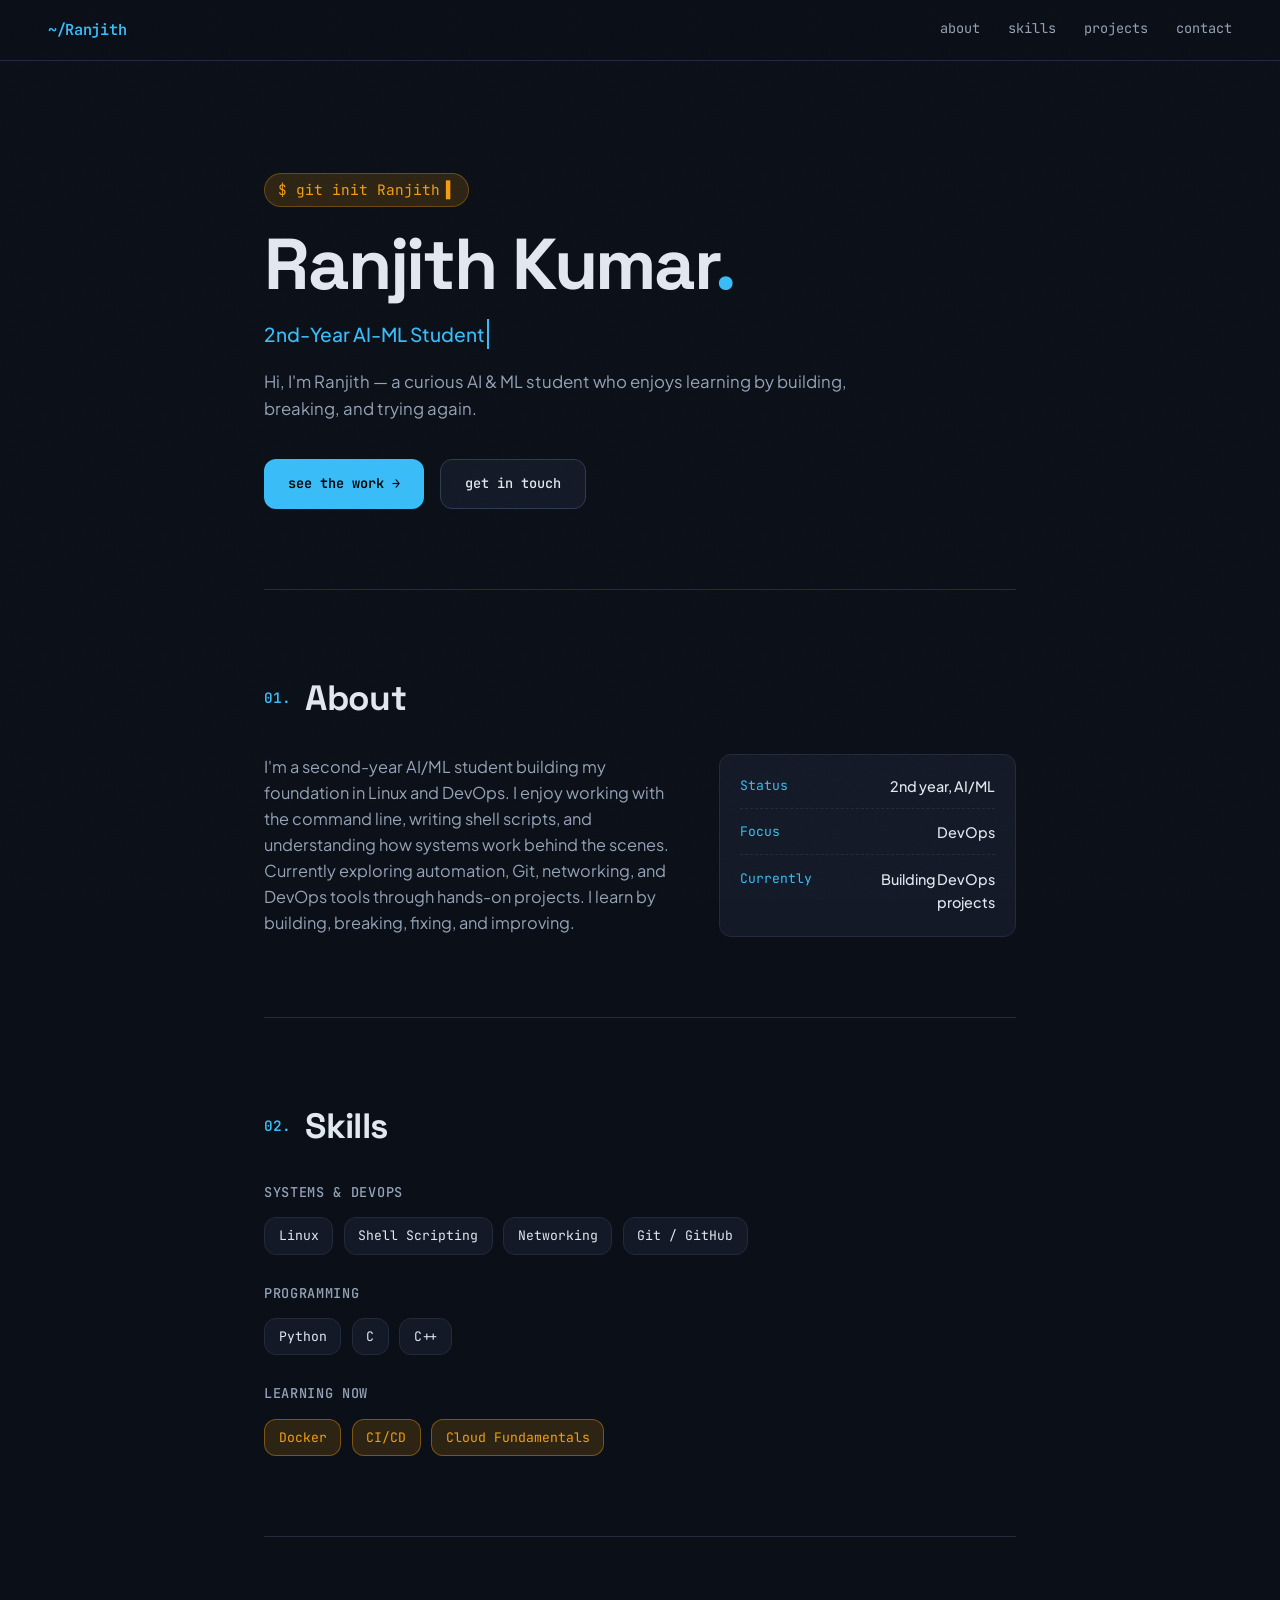
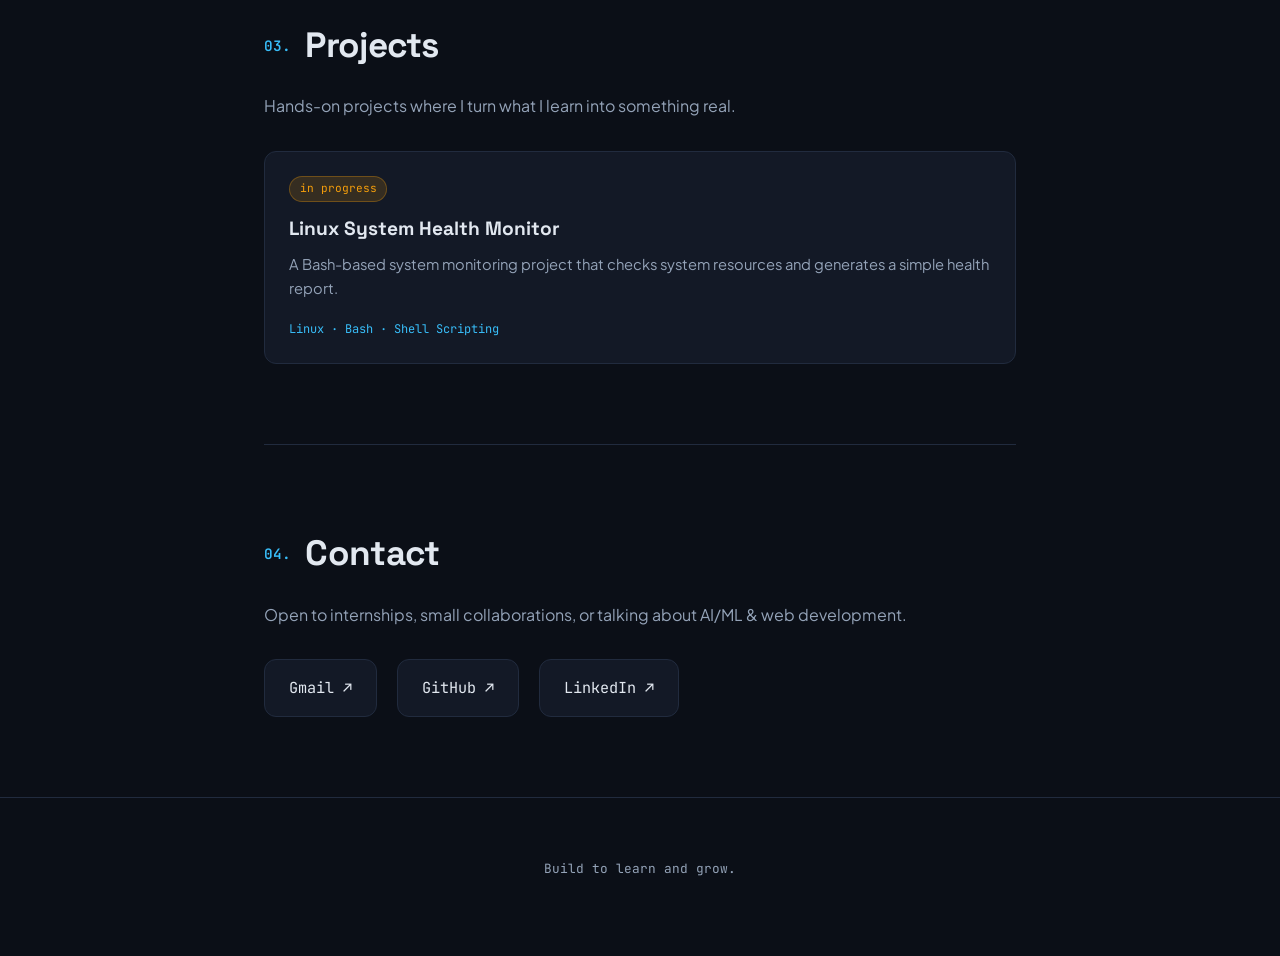
==== commit cddc25c3: "Commit:Devops related" ====
--- a/ranjith.html
+++ b/ranjith.html
@@ -3,7 +3,7 @@
 <head>
   <meta charset="UTF-8">
   <meta name="viewport" content="width=device-width, initial-scale=1.0">
-  <title>Ranjith Kumar — AI/ML Student & Developer</title>
+  <title>Ranjith - Portfolio</title>
   <meta name="description" content="Portfolio of Ranjith Kumar — 2nd-year AI/ML student building skills and projects step-by-step.">
   <link rel="preconnect" href="https://fonts.googleapis.com">
   <link rel="preconnect" href="https://fonts.gstatic.com" crossorigin>
@@ -43,7 +43,7 @@
     <div class="hero-eyebrow mono">$ git init Ranjith<span class="cursor">▌</span></div>
     <h1 class="hero-title">Ranjith Kumar<span class="dot">.</span></h1>
     <p class="hero-role"><span id="typedRole"></span><span class="typed-cursor" id="typedCursor">&nbsp;</span></p>
-    <p class="hero-tagline">Learning how software gets built, one small, honest commit at a time — no shortcuts, no filler projects, just what I actually know.</p>
+    <p class="hero-tagline">Hi, I'm Ranjith — a curious AI & ML student who enjoys learning by building, breaking, and trying again.</p>
     <div class="hero-links">
       <a href="#projects" class="btn btn-solid">see the work →</a>
       <a href="#contact" class="btn btn-ghost">get in touch</a>
@@ -58,17 +58,15 @@
     </div>
     <div class="about-grid">
       <p class="about-text">
-        I'm a second-year AI/ML student, still early in the timeline — more coursework than shipped
-        products so far, and I'd rather say that plainly than pad this page with things I didn't build.
-        What I do have is a habit of finishing small things end‑to‑end, and a growing list of tools
-        I'm comfortable reaching for. This site is versioned the way my skills are: it updates every
-        time I actually learn something.
+      I'm a second-year AI/ML student building my foundation in Linux and DevOps. I enjoy working with the command line,
+       writing shell scripts, and understanding how systems work behind the scenes. Currently exploring automation, Git,
+        networking, and DevOps tools through hands-on projects. I learn by building, breaking, fixing, and improving.
       </p>
       <dl class="about-facts">
         <div><dt>Status</dt><dd>2nd year, AI/ML</dd></div>
-        <div><dt>Focus</dt><dd>Web dev &amp; DSA</dd></div>
-        <div><dt>Currently</dt><dd>Building starter projects</dd></div>
-        <div><dt>Based</dt><dd>Tamil Nadu, India</dd></div>
+        <div><dt>Focus</dt><dd>DevOps</dd></div>
+        <div><dt>Currently</dt><dd>Building DevOps projects</dd></div>
+        <!-- <div><dt>Based</dt><dd>Tamil Nadu, India</dd></div> -->
       </dl>
     </div>
   </section>
@@ -81,30 +79,30 @@
     </div>
     <div class="skill-groups">
       <div class="skill-group">
-        <h3 class="mono">languages</h3>
+        <h3 class="mono">Systems &amp; DevOps</h3>
+        <div class="chips">
+          <span class="chip">Linux</span>
+          <span class="chip">Shell Scripting</span>
+          <span class="chip">Networking</span>
+          <span class="chip">Git / GitHub</span>
+          <!-- <span class="chip">Docker</span> -->
+        </div>
+      </div>
+      <div class="skill-group">
+        <h3 class="mono">Programming</h3>
         <div class="chips">
           <span class="chip">Python</span>
           <span class="chip">C</span>
           <span class="chip">C++</span>
-          <span class="chip">HTML/CSS</span>
-          <span class="chip">JavaScript</span>
+          <!-- <span class="chip">DSA in Java</span> -->
         </div>
       </div>
       <div class="skill-group">
-        <h3 class="mono">tools</h3>
+        <h3 class="mono">Learning now</h3>
         <div class="chips">
-          <span class="chip">Git &amp; GitHub</span>
-          <span class="chip">VS Code</span>
-          <span class="chip">Linux</span>
-          <span class="chip">Docker basics</span>
-        </div>
-      </div>
-      <div class="skill-group">
-        <h3 class="mono">learning now</h3>
-        <div class="chips">
-          <span class="chip chip-learning">Data Structures</span>
-          <span class="chip chip-learning">React</span>
-          <span class="chip chip-learning">SQL</span>
+          <span class="chip chip-learning">Docker</span>
+          <span class="chip chip-learning">CI/CD</span>
+          <span class="chip chip-learning">Cloud Fundamentals</span>
         </div>
       </div>
     </div>
@@ -114,9 +112,9 @@
   <section class="section" id="projects">
     <div class="section-head">
       <span class="mono tag">03.</span>
-      <h2>Starter Projects</h2>
+      <h2>Projects</h2>
     </div>
-    <p class="section-intro">Small, finished things — proof I can ship, not just study.</p>
+    <p class="section-intro">Hands-on projects where I turn what I learn into something real.</p>
 
     <div class="project-grid">
       <article class="project-card">
@@ -124,13 +122,13 @@
           <div class="project-header">
             <span class="mono project-status">in progress</span>
           </div>
-          <h3>To-Do List App</h3>
-          <p>A clean task tracker to practice DOM manipulation and local storage — add, complete, and delete tasks.</p>
+          <h3>Linux System Health Monitor</h3>
+          <p>A Bash-based system monitoring project that checks system resources and generates a simple health report.</p>
         </div>
-        <span class="project-stack mono">HTML · CSS · JS</span>
+        <span class="project-stack mono">Linux · Bash · Shell Scripting</span>
       </article>
 
-      <article class="project-card">
+      <!-- <article class="project-card">
         <div>
           <div class="project-header">
             <span class="mono project-status">planned</span>
@@ -150,7 +148,7 @@
           <p>Rebuilding class assignments with proper documentation, modern structure, and pushing to GitHub.</p>
         </div>
         <span class="project-stack mono">Python</span>
-      </article>
+      </article> -->
     </div>
   </section>
 
